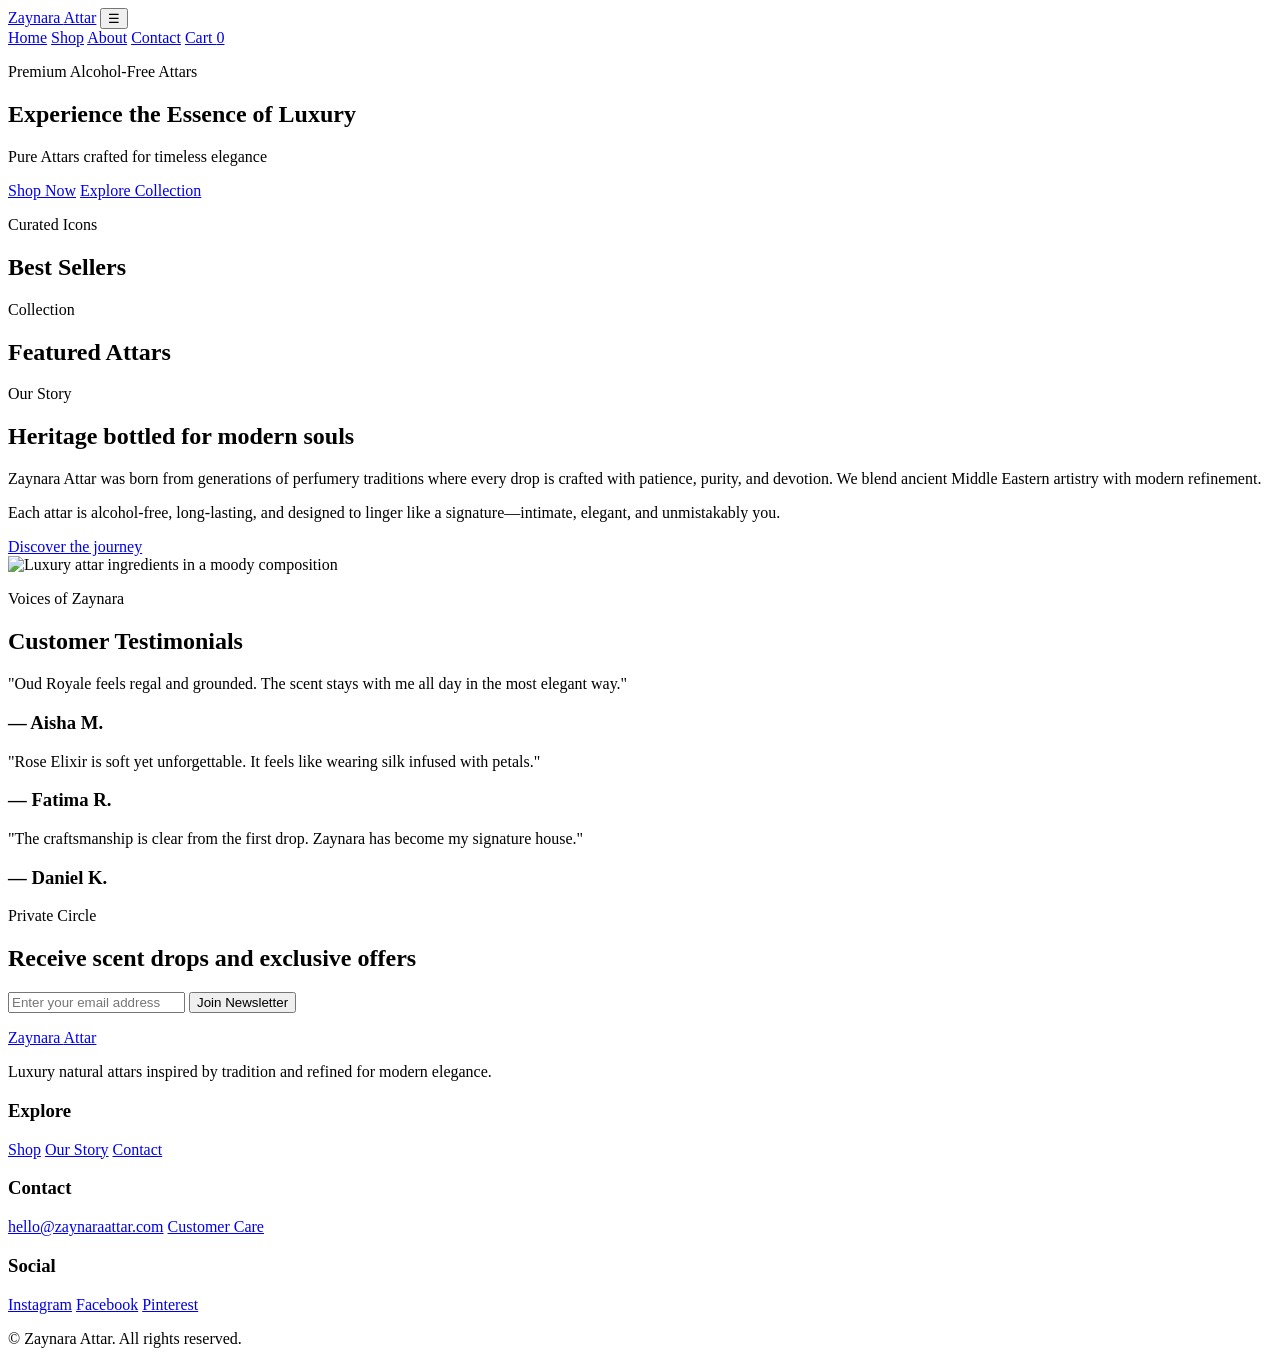
==== index.html @ 4405d138 "Add files via upload" ====
<!DOCTYPE html>
<html lang="en">
<head>
  <meta charset="UTF-8">
  <meta name="viewport" content="width=device-width, initial-scale=1.0">
  <title>Zaynara Attar | Luxury Perfume Oils</title>
  <link rel="preconnect" href="https://fonts.googleapis.com">
  <link rel="preconnect" href="https://fonts.gstatic.com" crossorigin>
  <link href="https://fonts.googleapis.com/css2?family=Cormorant+Garamond:wght@400;500;600;700&family=Inter:wght@300;400;500;600&display=swap" rel="stylesheet">
  <link rel="stylesheet" href="css/styles.css">
</head>
<body data-page="home">
  <header class="site-header">
    <div class="container nav-wrap">
      <a href="index.html" class="brand">Zaynara <span>Attar</span></a>
      <button class="nav-toggle" type="button" aria-label="Toggle navigation" aria-expanded="false" aria-controls="mainNav">☰</button>
      <nav class="main-nav" id="mainNav">
        <a href="index.html" data-page-link="home">Home</a>
        <a href="shop.html" data-page-link="shop">Shop</a>
        <a href="about.html" data-page-link="about">About</a>
        <a href="contact.html" data-page-link="contact">Contact</a>
        <a href="cart.html" data-page-link="cart">Cart <span class="cart-count">0</span></a>
      </nav>
    </div>
  </header>

  <main>
    <section class="hero reveal" id="top">
      <div class="container hero-content">
        <p class="eyebrow">Premium Alcohol-Free Attars</p>
        <h1>Experience the Essence of Luxury</h1>
        <p class="hero-subtext">Pure Attars crafted for timeless elegance</p>
        <div class="hero-actions">
          <a class="btn btn-primary" href="shop.html">Shop Now</a>
          <a class="btn btn-secondary" href="#featured">Explore Collection</a>
        </div>
      </div>
    </section>

    <section class="section reveal" id="best-sellers">
      <div class="container">
        <div class="section-head">
          <p class="eyebrow">Curated Icons</p>
          <h2 class="section-title">Best Sellers</h2>
        </div>
        <div id="bestSellersGrid" class="product-grid"></div>
      </div>
    </section>

    <section class="section alt reveal" id="featured">
      <div class="container">
        <div class="section-head">
          <p class="eyebrow">Collection</p>
          <h2 class="section-title">Featured Attars</h2>
        </div>
        <div id="featuredGrid" class="product-grid"></div>
      </div>
    </section>

    <section class="section reveal">
      <div class="container split-layout">
        <div>
          <p class="eyebrow">Our Story</p>
          <h2 class="section-title">Heritage bottled for modern souls</h2>
          <p>
            Zaynara Attar was born from generations of perfumery traditions where every drop is crafted with
            patience, purity, and devotion. We blend ancient Middle Eastern artistry with modern refinement.
          </p>
          <p>
            Each attar is alcohol-free, long-lasting, and designed to linger like a signature—intimate, elegant,
            and unmistakably you.
          </p>
          <a class="text-link" href="about.html">Discover the journey</a>
        </div>
        <div class="image-card">
          <img src="assets/images/heritage-scene.svg" alt="Luxury attar ingredients in a moody composition">
        </div>
      </div>
    </section>

    <section class="section alt reveal">
      <div class="container">
        <div class="section-head">
          <p class="eyebrow">Voices of Zaynara</p>
          <h2 class="section-title">Customer Testimonials</h2>
        </div>
        <div class="testimonial-grid">
          <article class="testimonial-card">
            <p>"Oud Royale feels regal and grounded. The scent stays with me all day in the most elegant way."</p>
            <h3>— Aisha M.</h3>
          </article>
          <article class="testimonial-card">
            <p>"Rose Elixir is soft yet unforgettable. It feels like wearing silk infused with petals."</p>
            <h3>— Fatima R.</h3>
          </article>
          <article class="testimonial-card">
            <p>"The craftsmanship is clear from the first drop. Zaynara has become my signature house."</p>
            <h3>— Daniel K.</h3>
          </article>
        </div>
      </div>
    </section>

    <section class="section reveal">
      <div class="container newsletter-wrap">
        <p class="eyebrow">Private Circle</p>
        <h2 class="section-title">Receive scent drops and exclusive offers</h2>
        <form id="newsletterForm" class="newsletter-form">
          <input type="email" name="email" placeholder="Enter your email address" required>
          <button type="submit" class="btn btn-primary">Join Newsletter</button>
        </form>
        <p class="form-feedback" id="newsletterFeedback" aria-live="polite"></p>
      </div>
    </section>
  </main>

  <footer class="site-footer">
    <div class="container footer-grid">
      <div>
        <a href="index.html" class="brand footer-brand">Zaynara <span>Attar</span></a>
        <p class="footer-copy">Luxury natural attars inspired by tradition and refined for modern elegance.</p>
      </div>
      <div>
        <h3>Explore</h3>
        <a href="shop.html">Shop</a>
        <a href="about.html">Our Story</a>
        <a href="contact.html">Contact</a>
      </div>
      <div>
        <h3>Contact</h3>
        <a href="mailto:hello@zaynaraattar.com">hello@zaynaraattar.com</a>
        <a href="contact.html">Customer Care</a>
      </div>
      <div>
        <h3>Social</h3>
        <a href="#" aria-label="Instagram">Instagram</a>
        <a href="#" aria-label="Facebook">Facebook</a>
        <a href="#" aria-label="Pinterest">Pinterest</a>
      </div>
    </div>
    <p class="copyright">© <span id="year"></span> Zaynara Attar. All rights reserved.</p>
  </footer>

  <script src="js/products.js"></script>
  <script src="js/main.js"></script>
</body>
</html>
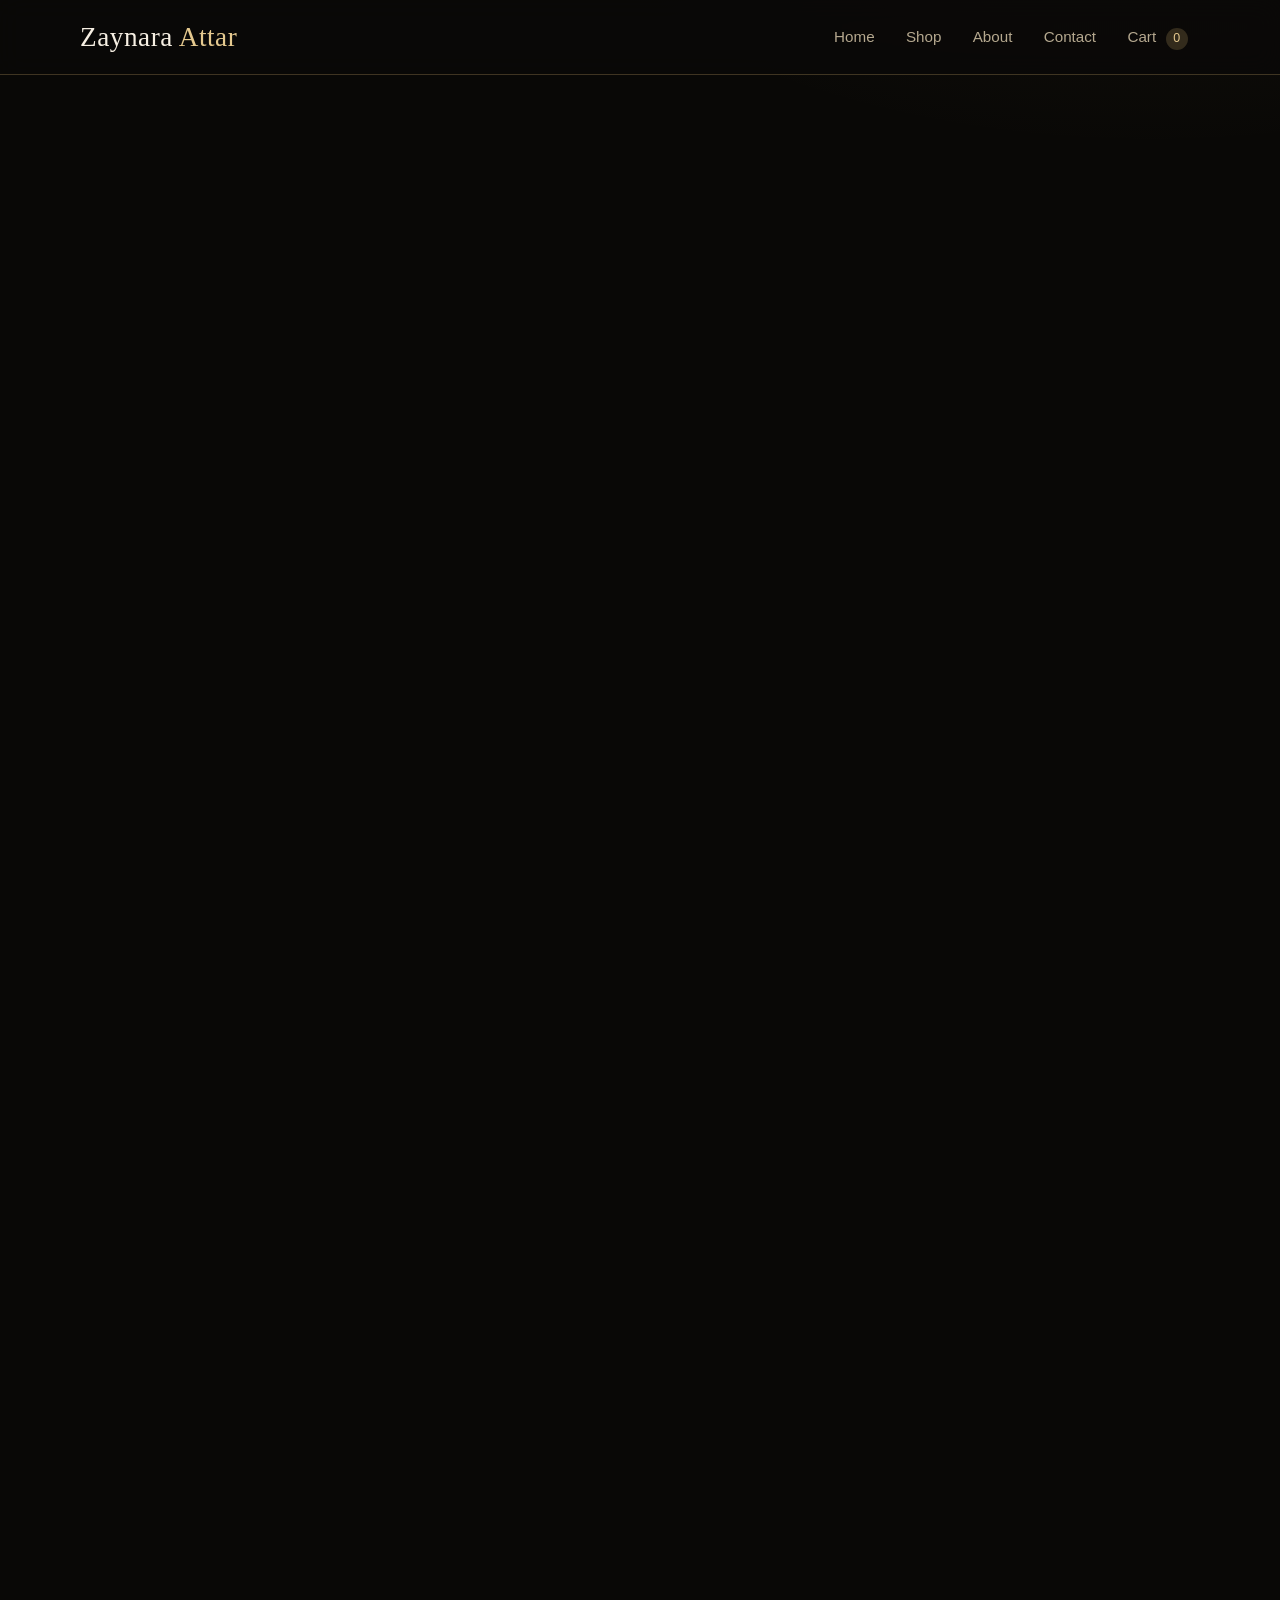
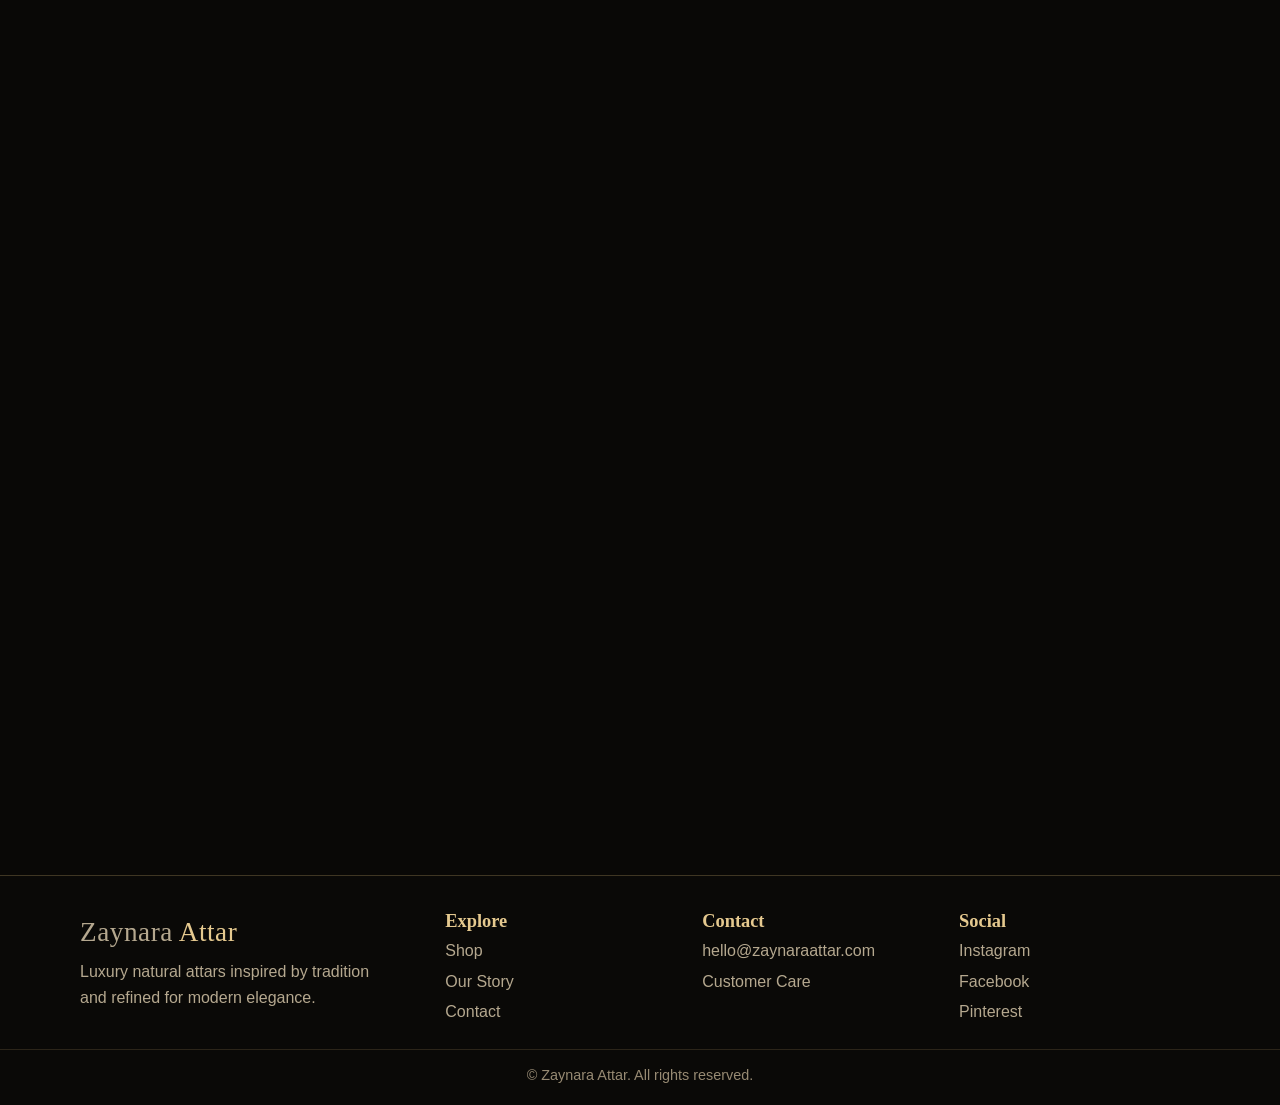
==== commit 9ca48c72: "Update index.html" ====
--- a/index.html
+++ b/index.html
@@ -7,7 +7,7 @@
   <link rel="preconnect" href="https://fonts.googleapis.com">
   <link rel="preconnect" href="https://fonts.gstatic.com" crossorigin>
   <link href="https://fonts.googleapis.com/css2?family=Cormorant+Garamond:wght@400;500;600;700&family=Inter:wght@300;400;500;600&display=swap" rel="stylesheet">
-  <link rel="stylesheet" href="css/styles.css">
+  <link rel="stylesheet" href="styles.css">
 </head>
 <body data-page="home">
   <header class="site-header">
@@ -73,7 +73,7 @@
           <a class="text-link" href="about.html">Discover the journey</a>
         </div>
         <div class="image-card">
-          <img src="assets/images/heritage-scene.svg" alt="Luxury attar ingredients in a moody composition">
+          <img src="heritage-scene.svg" alt="Luxury attar ingredients in a moody composition">
         </div>
       </div>
     </section>
--- a/styles.css
+++ b/styles.css
@@ -0,0 +1,829 @@
+:root {
+  --black: #090806;
+  --black-soft: #11100e;
+  --gold: #c8a86b;
+  --gold-light: #e5c98f;
+  --cream: #f6efe3;
+  --cream-soft: #d9ccb8;
+  --brown: #2c1f17;
+  --brown-soft: #3a2a20;
+  --text: #f2ece2;
+  --muted: #b5a88f;
+  --stroke: rgba(200, 168, 107, 0.28);
+  --radius: 18px;
+  --shadow: 0 16px 38px rgba(0, 0, 0, 0.42);
+}
+
+*,
+*::before,
+*::after {
+  box-sizing: border-box;
+}
+
+html {
+  scroll-behavior: smooth;
+}
+
+body {
+  margin: 0;
+  min-height: 100vh;
+  font-family: "Inter", "Segoe UI", sans-serif;
+  color: var(--text);
+  background:
+    radial-gradient(1200px 700px at 90% -10%, rgba(200, 168, 107, 0.08), transparent 60%),
+    radial-gradient(800px 500px at -15% 120%, rgba(130, 85, 55, 0.1), transparent 70%),
+    var(--black);
+  line-height: 1.65;
+}
+
+img {
+  max-width: 100%;
+  display: block;
+}
+
+a {
+  text-decoration: none;
+  color: inherit;
+}
+
+h1,
+h2,
+h3,
+h4 {
+  margin: 0 0 0.65rem;
+  line-height: 1.2;
+  font-family: "Cormorant Garamond", "Times New Roman", serif;
+  font-weight: 600;
+}
+
+p {
+  margin: 0 0 1rem;
+}
+
+.container {
+  width: min(1120px, calc(100% - 2rem));
+  margin-inline: auto;
+}
+
+.section {
+  padding: 4.75rem 0;
+}
+
+.section.alt {
+  background: linear-gradient(180deg, rgba(19, 16, 13, 0.55), rgba(12, 10, 8, 0.38));
+}
+
+.section-head {
+  margin-bottom: 1.75rem;
+}
+
+.eyebrow {
+  margin-bottom: 0.4rem;
+  color: var(--gold-light);
+  letter-spacing: 0.14em;
+  text-transform: uppercase;
+  font-size: 0.76rem;
+  font-weight: 500;
+}
+
+.section-title {
+  font-size: clamp(1.95rem, 4vw, 2.8rem);
+}
+
+.site-header {
+  position: sticky;
+  top: 0;
+  z-index: 40;
+  border-bottom: 1px solid var(--stroke);
+  background: rgba(10, 9, 8, 0.83);
+  backdrop-filter: blur(12px);
+}
+
+.nav-wrap {
+  min-height: 74px;
+  display: flex;
+  align-items: center;
+  justify-content: space-between;
+  gap: 1.15rem;
+}
+
+.brand {
+  font-family: "Cormorant Garamond", "Times New Roman", serif;
+  font-size: 1.7rem;
+  color: var(--cream);
+  letter-spacing: 0.02em;
+}
+
+.brand span {
+  color: var(--gold-light);
+}
+
+.main-nav {
+  display: flex;
+  align-items: center;
+  gap: 0.4rem;
+}
+
+.main-nav a {
+  color: var(--muted);
+  font-size: 0.95rem;
+  border-radius: 999px;
+  padding: 0.48rem 0.78rem;
+  transition: color 0.25s ease, background 0.25s ease;
+}
+
+.main-nav a:hover,
+.main-nav a.active {
+  color: var(--cream);
+  background: rgba(200, 168, 107, 0.16);
+}
+
+.cart-count {
+  display: inline-flex;
+  align-items: center;
+  justify-content: center;
+  min-width: 1.35rem;
+  height: 1.35rem;
+  margin-left: 0.35rem;
+  border-radius: 999px;
+  font-size: 0.78rem;
+  background: rgba(200, 168, 107, 0.22);
+  color: var(--gold-light);
+}
+
+.nav-toggle {
+  display: none;
+  align-items: center;
+  justify-content: center;
+  width: 2.2rem;
+  height: 2.2rem;
+  border-radius: 10px;
+  border: 1px solid var(--stroke);
+  background: rgba(255, 255, 255, 0.02);
+  color: var(--cream);
+  font-size: 1.1rem;
+  cursor: pointer;
+}
+
+.hero {
+  position: relative;
+  isolation: isolate;
+  padding: 7rem 0 6.2rem;
+  border-bottom: 1px solid var(--stroke);
+  background:
+    linear-gradient(115deg, rgba(9, 8, 6, 0.91), rgba(10, 9, 8, 0.55)),
+    url("../assets/images/hero-scene.svg") center / cover no-repeat;
+}
+
+.hero-content {
+  max-width: 640px;
+}
+
+.hero h1 {
+  font-size: clamp(2.7rem, 8vw, 4.4rem);
+  margin-bottom: 0.65rem;
+}
+
+.hero-subtext {
+  color: var(--cream-soft);
+  font-size: 1.06rem;
+  margin-bottom: 1.55rem;
+}
+
+.hero-actions {
+  display: flex;
+  flex-wrap: wrap;
+  gap: 0.75rem;
+}
+
+.btn {
+  display: inline-flex;
+  align-items: center;
+  justify-content: center;
+  border-radius: 999px;
+  padding: 0.74rem 1.3rem;
+  border: 1px solid transparent;
+  font-weight: 500;
+  cursor: pointer;
+  transition: transform 0.25s ease, box-shadow 0.25s ease, background 0.25s ease, color 0.25s ease, border 0.25s ease;
+}
+
+.btn:hover {
+  transform: translateY(-2px);
+}
+
+.btn-primary {
+  color: #16110d;
+  background: linear-gradient(135deg, var(--gold-light), var(--gold));
+  box-shadow: 0 10px 28px rgba(200, 168, 107, 0.32);
+}
+
+.btn-primary:hover {
+  box-shadow: 0 14px 32px rgba(200, 168, 107, 0.4);
+}
+
+.btn-secondary {
+  color: var(--cream);
+  background: rgba(255, 255, 255, 0.02);
+  border-color: var(--stroke);
+}
+
+.btn-small {
+  padding: 0.48rem 0.88rem;
+  font-size: 0.83rem;
+}
+
+.text-link {
+  color: var(--gold-light);
+  font-weight: 500;
+  transition: color 0.2s ease;
+}
+
+.text-link:hover {
+  color: #f4deaf;
+}
+
+.product-grid {
+  display: grid;
+  grid-template-columns: repeat(auto-fit, minmax(220px, 1fr));
+  gap: 1.2rem;
+}
+
+.product-card {
+  border-radius: var(--radius);
+  border: 1px solid var(--stroke);
+  background: linear-gradient(165deg, rgba(31, 25, 19, 0.92), rgba(13, 11, 9, 0.86));
+  overflow: hidden;
+  box-shadow: var(--shadow);
+  transition: transform 0.35s ease, border-color 0.35s ease, box-shadow 0.35s ease;
+}
+
+.product-card:hover {
+  transform: translateY(-7px);
+  border-color: rgba(229, 201, 143, 0.5);
+  box-shadow: 0 18px 40px rgba(0, 0, 0, 0.52);
+}
+
+.product-image-wrap {
+  display: block;
+  background: #0e0c0a;
+}
+
+.product-image-wrap img {
+  width: 100%;
+  height: 260px;
+  object-fit: cover;
+}
+
+.product-meta {
+  padding: 1rem 1rem 1.05rem;
+}
+
+.product-type {
+  font-size: 0.72rem;
+  text-transform: uppercase;
+  letter-spacing: 0.09em;
+  color: var(--gold-light);
+  margin-bottom: 0.15rem;
+}
+
+.product-name {
+  font-size: 1.45rem;
+  margin-bottom: 0.2rem;
+}
+
+.price {
+  font-size: 1rem;
+  color: var(--cream);
+  margin-bottom: 0.62rem;
+}
+
+.product-description {
+  color: var(--muted);
+  font-size: 0.9rem;
+  margin-bottom: 0.9rem;
+}
+
+.product-actions {
+  display: flex;
+  align-items: center;
+  justify-content: space-between;
+  gap: 0.6rem;
+}
+
+.split-layout {
+  display: grid;
+  grid-template-columns: 1.1fr 1fr;
+  gap: 1.5rem;
+  align-items: center;
+}
+
+.image-card {
+  border-radius: var(--radius);
+  border: 1px solid var(--stroke);
+  overflow: hidden;
+  box-shadow: var(--shadow);
+}
+
+.image-card img {
+  width: 100%;
+  height: 100%;
+  min-height: 340px;
+  object-fit: cover;
+}
+
+.testimonial-grid {
+  display: grid;
+  grid-template-columns: repeat(auto-fit, minmax(230px, 1fr));
+  gap: 1rem;
+}
+
+.testimonial-card {
+  border-radius: var(--radius);
+  border: 1px solid var(--stroke);
+  padding: 1.3rem;
+  background: rgba(25, 20, 16, 0.72);
+}
+
+.testimonial-card p {
+  color: var(--cream-soft);
+}
+
+.testimonial-card h3 {
+  margin-bottom: 0;
+  color: var(--gold-light);
+  font-size: 1.14rem;
+}
+
+.newsletter-wrap {
+  text-align: center;
+  max-width: 720px;
+}
+
+.newsletter-form {
+  margin-top: 1rem;
+  display: flex;
+  flex-wrap: wrap;
+  justify-content: center;
+  gap: 0.7rem;
+}
+
+.newsletter-form input {
+  width: min(360px, 100%);
+}
+
+.form-feedback {
+  margin-top: 0.65rem;
+  color: var(--gold-light);
+  min-height: 1.4rem;
+}
+
+.page-hero {
+  padding: 4.75rem 0 3rem;
+  border-bottom: 1px solid var(--stroke);
+  background: linear-gradient(115deg, rgba(22, 18, 14, 0.88), rgba(12, 10, 9, 0.66));
+}
+
+.page-hero.compact {
+  padding-top: 4.25rem;
+  padding-bottom: 2.5rem;
+}
+
+.page-hero h1 {
+  font-size: clamp(2.35rem, 5vw, 3.6rem);
+}
+
+.filter-bar {
+  display: flex;
+  flex-wrap: wrap;
+  gap: 0.55rem;
+  margin-bottom: 1.2rem;
+}
+
+.filter-chip {
+  border: 1px solid var(--stroke);
+  color: var(--muted);
+  border-radius: 999px;
+  background: rgba(255, 255, 255, 0.02);
+  padding: 0.45rem 0.9rem;
+  cursor: pointer;
+  transition: all 0.24s ease;
+}
+
+.filter-chip:hover,
+.filter-chip.active {
+  border-color: rgba(229, 201, 143, 0.55);
+  color: var(--cream);
+  background: rgba(229, 201, 143, 0.14);
+}
+
+.panel {
+  border-radius: var(--radius);
+  border: 1px solid var(--stroke);
+  background: linear-gradient(170deg, rgba(32, 25, 19, 0.86), rgba(12, 10, 8, 0.86));
+  box-shadow: var(--shadow);
+  padding: 1.35rem;
+}
+
+.panel-title {
+  font-size: 2rem;
+  margin-bottom: 1rem;
+}
+
+.product-detail {
+  display: grid;
+  grid-template-columns: minmax(280px, 1fr) 1.15fr;
+  gap: 1.45rem;
+  align-items: stretch;
+}
+
+.detail-image img {
+  width: 100%;
+  height: 100%;
+  min-height: 420px;
+  object-fit: cover;
+  border-radius: 12px;
+  border: 1px solid var(--stroke);
+}
+
+.detail-price {
+  font-size: 1.23rem;
+  color: var(--gold-light);
+}
+
+.detail-description {
+  color: var(--cream-soft);
+}
+
+.notes-grid {
+  display: grid;
+  grid-template-columns: repeat(3, minmax(120px, 1fr));
+  gap: 0.7rem;
+  margin: 1rem 0;
+}
+
+.note-card {
+  border-radius: 12px;
+  border: 1px solid var(--stroke);
+  background: rgba(255, 255, 255, 0.02);
+  padding: 0.72rem;
+}
+
+.note-card h4 {
+  margin-bottom: 0.3rem;
+  color: var(--gold-light);
+  font-size: 1rem;
+}
+
+.note-card p {
+  margin: 0;
+  color: var(--muted);
+  font-size: 0.9rem;
+}
+
+.detail-actions {
+  display: flex;
+  align-items: center;
+  flex-wrap: wrap;
+  gap: 0.65rem;
+}
+
+.detail-actions label {
+  color: var(--cream-soft);
+}
+
+input,
+textarea {
+  width: 100%;
+  border-radius: 12px;
+  border: 1px solid var(--stroke);
+  background: rgba(255, 255, 255, 0.03);
+  color: var(--text);
+  padding: 0.7rem 0.8rem;
+  font: inherit;
+}
+
+input:focus,
+textarea:focus {
+  outline: none;
+  border-color: rgba(229, 201, 143, 0.6);
+  box-shadow: 0 0 0 3px rgba(229, 201, 143, 0.14);
+}
+
+.detail-actions input {
+  width: 90px;
+}
+
+.value-grid {
+  display: grid;
+  grid-template-columns: repeat(auto-fit, minmax(210px, 1fr));
+  gap: 1rem;
+}
+
+.value-card {
+  border-radius: var(--radius);
+  border: 1px solid var(--stroke);
+  background: rgba(23, 19, 15, 0.85);
+  padding: 1.2rem;
+}
+
+.value-card h3 {
+  color: var(--gold-light);
+  margin-bottom: 0.4rem;
+}
+
+.value-card p {
+  margin-bottom: 0;
+  color: var(--muted);
+}
+
+.quote-block {
+  border-radius: var(--radius);
+  border: 1px solid var(--stroke);
+  background: rgba(18, 15, 12, 0.84);
+  padding: 2rem;
+  text-align: center;
+}
+
+.quote-block p {
+  font-family: "Cormorant Garamond", "Times New Roman", serif;
+  font-size: clamp(1.35rem, 3vw, 1.75rem);
+  margin-bottom: 1.2rem;
+  color: var(--cream);
+}
+
+.contact-layout {
+  display: grid;
+  grid-template-columns: 1.15fr 1fr;
+  gap: 1rem;
+}
+
+.contact-form,
+.checkout-form {
+  display: grid;
+  gap: 0.58rem;
+}
+
+.contact-info a {
+  color: var(--gold-light);
+}
+
+.contact-note {
+  margin-top: 1.2rem;
+  color: var(--muted);
+}
+
+.cart-layout {
+  display: grid;
+  grid-template-columns: 1.4fr 1fr;
+  gap: 1rem;
+}
+
+.cart-items {
+  display: grid;
+  gap: 0.72rem;
+}
+
+.cart-item {
+  border-radius: 14px;
+  border: 1px solid var(--stroke);
+  background: rgba(255, 255, 255, 0.02);
+  padding: 0.75rem;
+  display: grid;
+  grid-template-columns: 78px 1fr auto;
+  gap: 0.72rem;
+  align-items: center;
+}
+
+.cart-item img {
+  width: 78px;
+  height: 78px;
+  object-fit: cover;
+  border-radius: 10px;
+}
+
+.cart-item h3 {
+  margin-bottom: 0.2rem;
+  font-size: 1.34rem;
+}
+
+.cart-item p {
+  margin-bottom: 0;
+  color: var(--muted);
+  font-size: 0.9rem;
+}
+
+.cart-item-controls {
+  display: flex;
+  flex-direction: column;
+  align-items: flex-end;
+  gap: 0.45rem;
+}
+
+.qty-controls {
+  display: inline-flex;
+  align-items: center;
+  border-radius: 999px;
+  border: 1px solid var(--stroke);
+}
+
+.qty-controls button {
+  width: 1.95rem;
+  height: 1.95rem;
+  border: 0;
+  background: transparent;
+  color: var(--text);
+  cursor: pointer;
+  font-size: 1.05rem;
+}
+
+.qty-controls span {
+  min-width: 1.5rem;
+  text-align: center;
+  color: var(--cream-soft);
+}
+
+.remove-link {
+  border: 0;
+  background: transparent;
+  color: #e9b8aa;
+  cursor: pointer;
+  font-size: 0.84rem;
+}
+
+.summary {
+  display: grid;
+  gap: 0.55rem;
+  margin-bottom: 1rem;
+}
+
+.summary-line {
+  display: flex;
+  justify-content: space-between;
+  color: var(--cream-soft);
+}
+
+.summary-line.total {
+  margin-top: 0.3rem;
+  padding-top: 0.65rem;
+  border-top: 1px dashed var(--stroke);
+  color: var(--text);
+}
+
+.empty-state {
+  border-radius: 14px;
+  border: 1px dashed var(--stroke);
+  padding: 1rem;
+  text-align: center;
+  margin-bottom: 0.8rem;
+}
+
+.empty-copy {
+  color: var(--muted);
+}
+
+.site-footer {
+  margin-top: 1.3rem;
+  border-top: 1px solid var(--stroke);
+  background: #0a0907;
+  padding-top: 2.1rem;
+}
+
+.footer-grid {
+  display: grid;
+  grid-template-columns: minmax(200px, 1.45fr) repeat(3, minmax(120px, 1fr));
+  gap: 1rem;
+}
+
+.footer-brand {
+  display: inline-block;
+  margin-bottom: 0.6rem;
+}
+
+.footer-copy {
+  color: var(--muted);
+  max-width: 310px;
+}
+
+.footer-grid h3 {
+  color: var(--gold-light);
+  margin-bottom: 0.4rem;
+  font-size: 1.15rem;
+}
+
+.footer-grid a {
+  display: block;
+  color: var(--muted);
+  margin-bottom: 0.25rem;
+}
+
+.footer-grid a:hover {
+  color: var(--cream);
+}
+
+.copyright {
+  margin: 1.2rem 0 0;
+  border-top: 1px solid rgba(200, 168, 107, 0.18);
+  padding: 0.9rem 0 1.1rem;
+  text-align: center;
+  color: #978a73;
+  font-size: 0.9rem;
+}
+
+.toast {
+  position: fixed;
+  bottom: 1.15rem;
+  right: 1.05rem;
+  background: rgba(24, 19, 14, 0.94);
+  color: var(--cream);
+  border: 1px solid var(--stroke);
+  border-radius: 10px;
+  padding: 0.62rem 0.78rem;
+  box-shadow: var(--shadow);
+  opacity: 0;
+  transform: translateY(12px);
+  pointer-events: none;
+  transition: opacity 0.25s ease, transform 0.25s ease;
+  z-index: 120;
+}
+
+.toast.show {
+  opacity: 1;
+  transform: translateY(0);
+}
+
+.reveal {
+  opacity: 0;
+  transform: translateY(24px);
+  transition: opacity 0.8s ease, transform 0.8s ease;
+}
+
+.reveal.in-view {
+  opacity: 1;
+  transform: translateY(0);
+}
+
+@media (max-width: 960px) {
+  .split-layout,
+  .product-detail,
+  .contact-layout,
+  .cart-layout,
+  .footer-grid {
+    grid-template-columns: 1fr;
+  }
+
+  .detail-image img {
+    min-height: 320px;
+  }
+
+  .notes-grid {
+    grid-template-columns: 1fr;
+  }
+}
+
+@media (max-width: 860px) {
+  .nav-toggle {
+    display: inline-flex;
+  }
+
+  .main-nav {
+    position: absolute;
+    top: 75px;
+    left: 1rem;
+    right: 1rem;
+    border: 1px solid var(--stroke);
+    background: rgba(12, 10, 9, 0.98);
+    border-radius: 12px;
+    padding: 0.65rem;
+    display: none;
+    flex-direction: column;
+    align-items: stretch;
+  }
+
+  .main-nav.open {
+    display: flex;
+  }
+
+  .main-nav a {
+    border-radius: 10px;
+    text-align: center;
+  }
+}
+
+@media (max-width: 640px) {
+  .hero {
+    padding-top: 6.2rem;
+  }
+
+  .hero-actions .btn {
+    width: 100%;
+  }
+
+  .cart-item {
+    grid-template-columns: 1fr;
+  }
+
+  .cart-item-controls {
+    align-items: flex-start;
+  }
+}
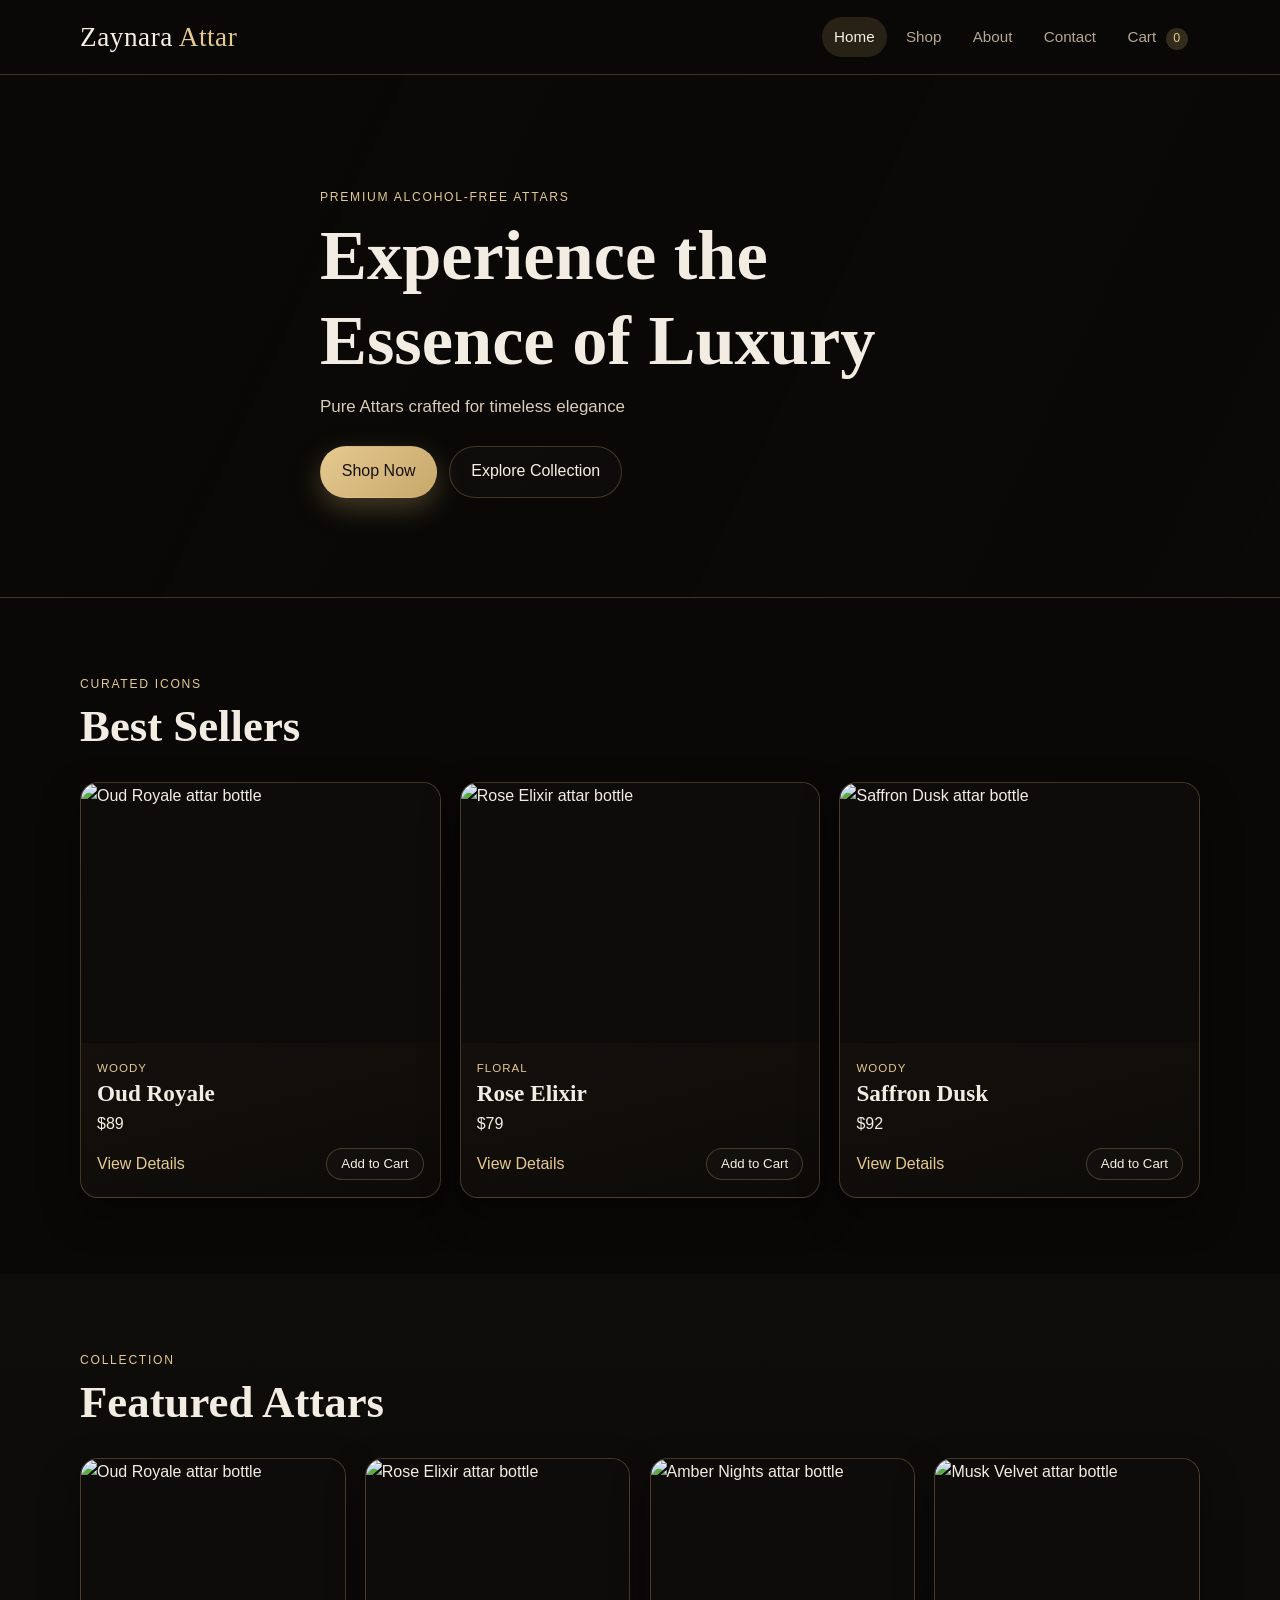
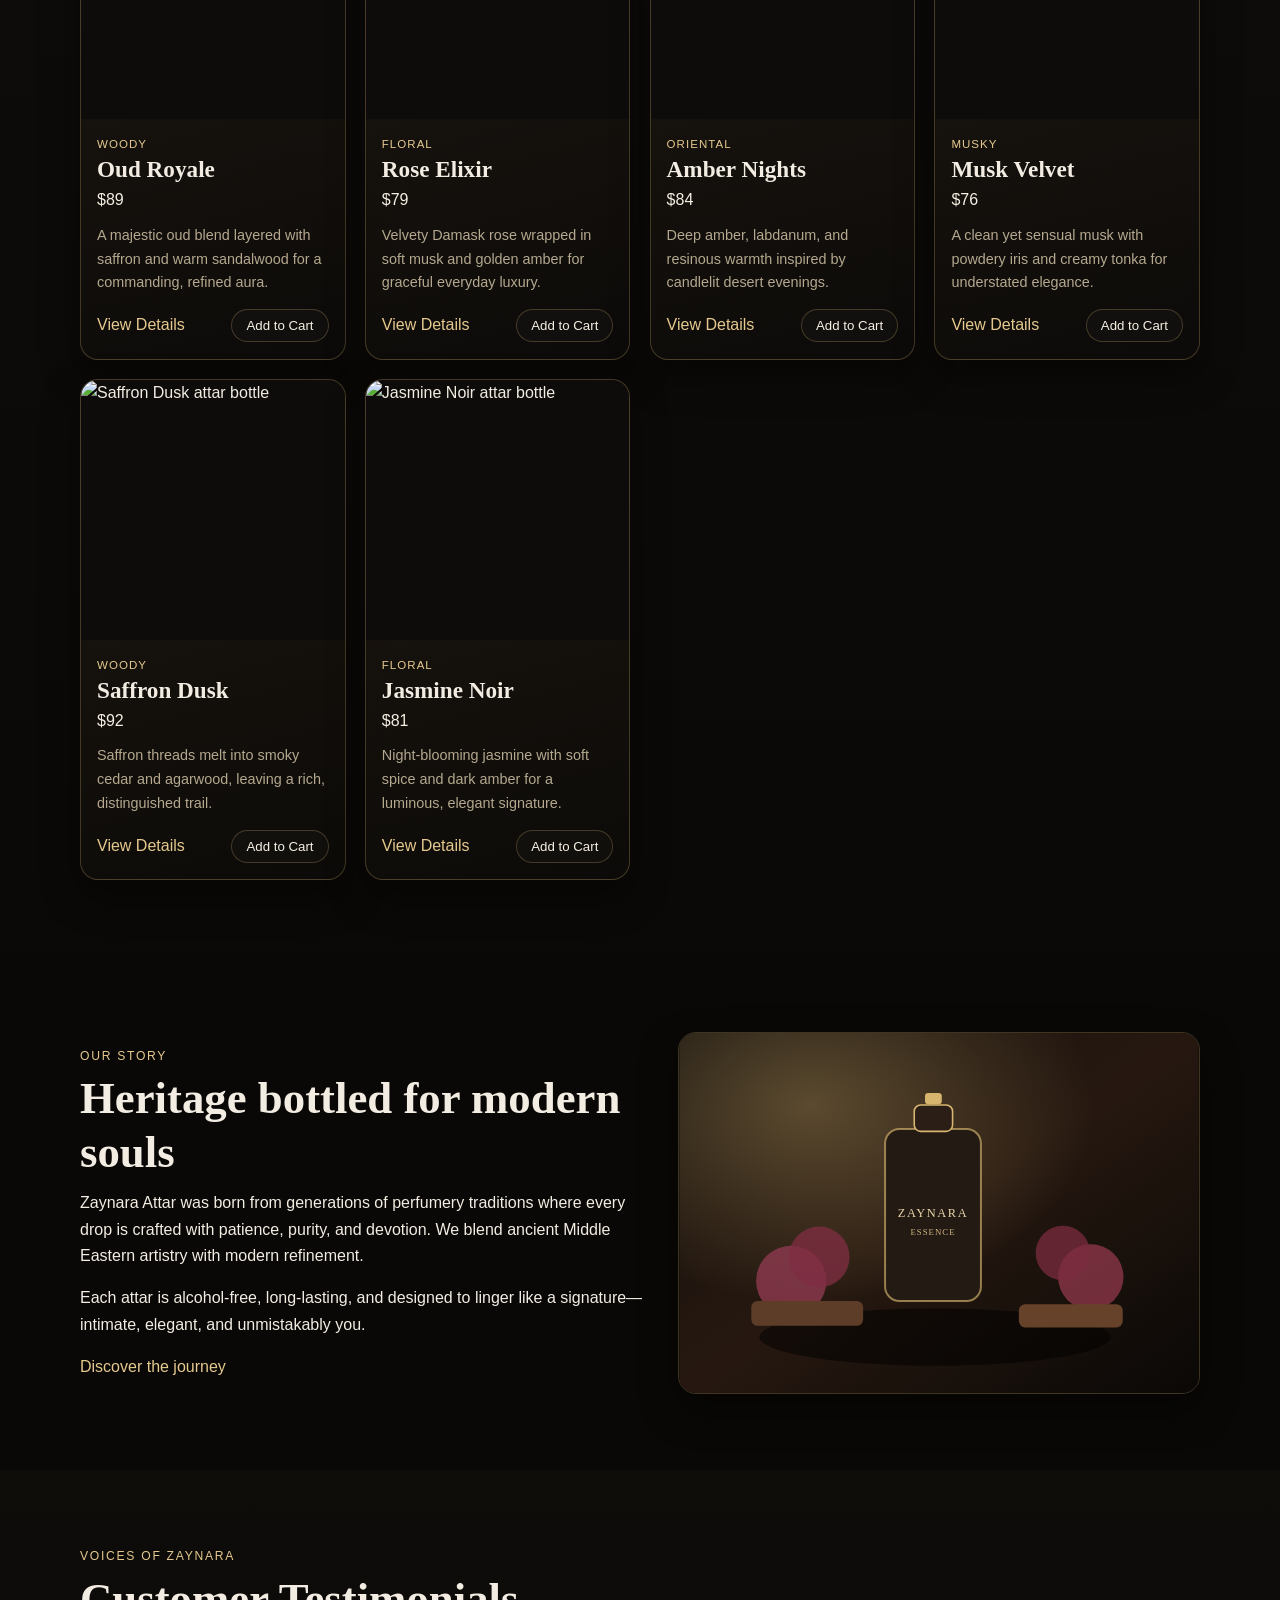
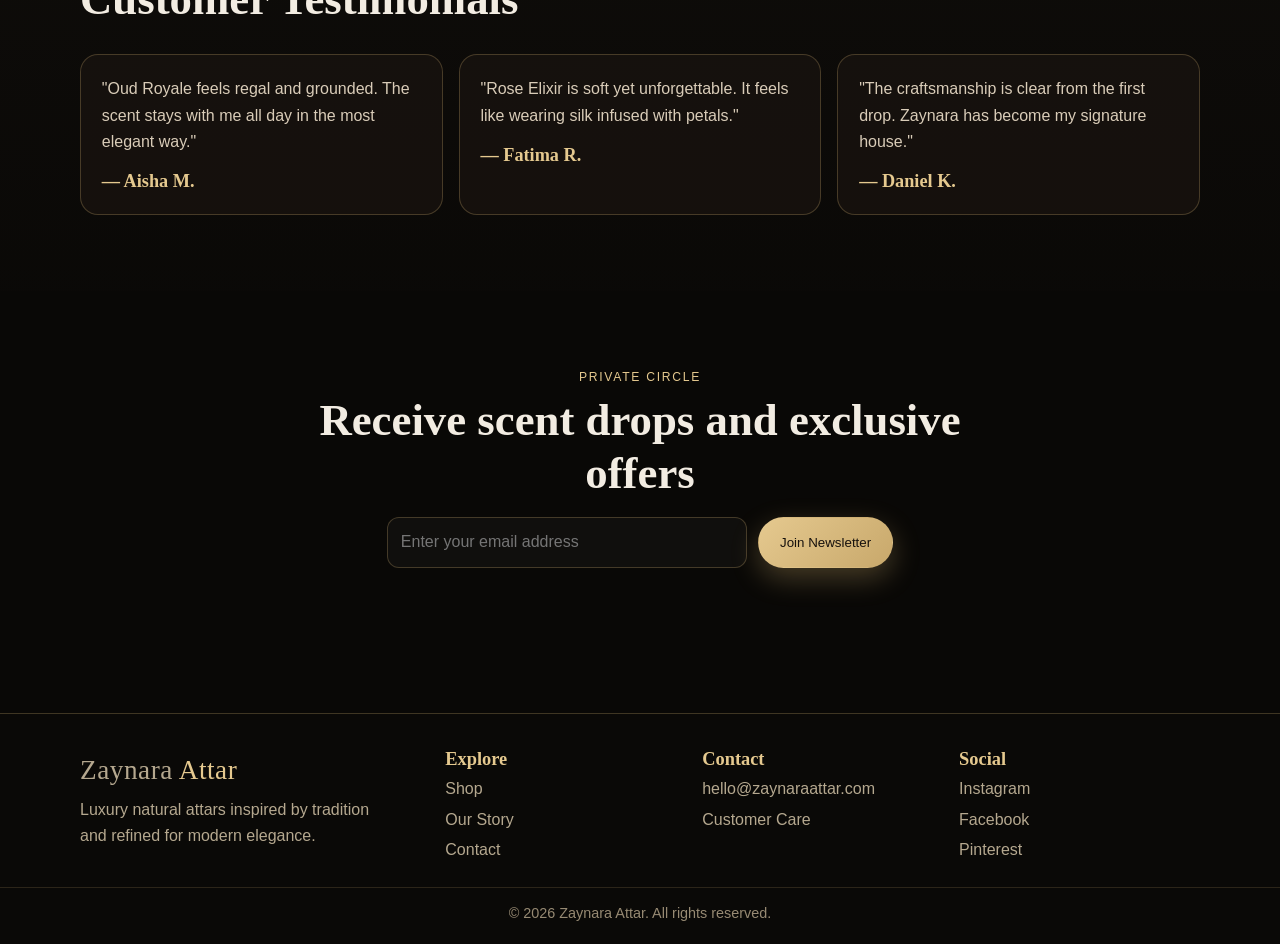
==== commit b5b1dfeb: "Update index.html" ====
--- a/index.html
+++ b/index.html
@@ -141,7 +141,7 @@
     <p class="copyright">© <span id="year"></span> Zaynara Attar. All rights reserved.</p>
   </footer>
 
-  <script src="js/products.js"></script>
-  <script src="js/main.js"></script>
+  <script src="products.js"></script>
+  <script src="main.js"></script>
 </body>
 </html>
